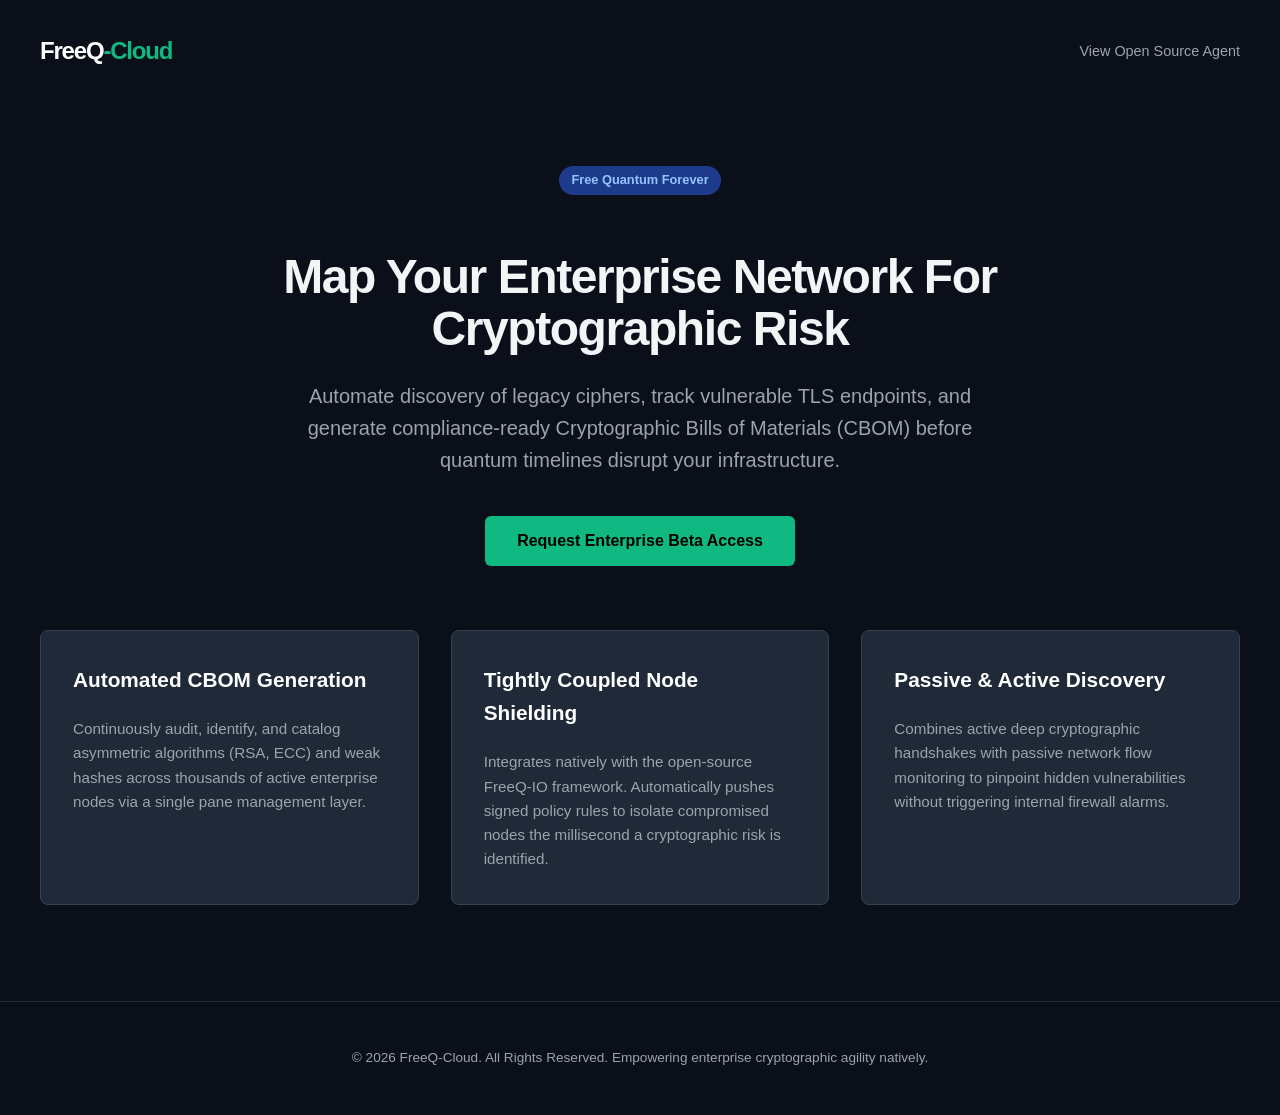
==== docs/index.html @ df752146 "Add initial HTML structure for FreeQ-Cloud landing page This file contains the HTML structure for th" ====
<!DOCTYPE html>
<html lang="en">
<head>
    <meta charset="UTF-8">
    <meta name="viewport" content="width=device-width, initial-scale=1.0">
    <title>FreeQ-Cloud | Enterprise Post-Quantum Cryptographic Discovery & Node Protection</title>
    <meta name="description" content="Identify quantum-vulnerable enterprise network nodes instantly. FreeQ-Cloud automates Cryptographic Bill of Materials (CBOM) generation and provides continuous TLS cipher inventory.">
    <meta name="keywords" content="Post-Quantum Cryptography, CBOM generation, cryptographic risk, TLS scanning, network discovery tool, FreeQ-IO, PQC compliance">
    
    <!-- Clean, semantic structural styles -->
    <style>
        :root { --bg: #0B0F19; --text: #F3F4F6; --accent: #10B981; --muted: #9CA3AF; --card: #1F2937; }
        body { font-family: -apple-system, BlinkMacSystemFont, "Segoe UI", Roboto, sans-serif; background-color: var(--bg); color: var(--text); line-height: 1.6; margin: 0; padding: 0; }
        header { max-width: 1200px; margin: 0 auto; padding: 2rem 1rem; display: flex; justify-content: space-between; align-items: center; }
        .logo { font-size: 1.5rem; font-weight: 800; color: #fff; letter-spacing: -0.05em; }
        .logo span { color: var(--accent); }
        .hero { max-width: 900px; margin: 4rem auto; text-align: center; padding: 0 1rem; }
        h1 { font-size: 3rem; font-weight: 800; line-height: 1.1; letter-spacing: -0.03em; margin-bottom: 1.5rem; }
        .hero p { font-size: 1.25rem; color: var(--muted); max-width: 700px; margin: 0 auto 2.5rem; }
        .cta-btn { background-color: var(--accent); color: #000; padding: 0.75rem 2rem; font-weight: 700; text-decoration: none; border-radius: 6px; font-size: 1rem; transition: transform 0.2s; display: inline-block; }
        .cta-btn:hover { transform: translateY(-2px); }
        .grid { max-width: 1200px; margin: 4rem auto; display: grid; grid-template-columns: repeat(auto-fit, minmax(300px, 1fr)); gap: 2rem; padding: 0 1rem; }
        .card { background-color: var(--card); padding: 2rem; border-radius: 8px; border: 1px solid #374151; }
        .card h3 { margin-top: 0; font-size: 1.3rem; color: #fff; }
        .card p { color: var(--muted); font-size: 0.95rem; margin-bottom: 0; }
        footer { border-top: 1px solid #1F2937; text-align: center; padding: 2rem 1rem; color: var(--muted); font-size: 0.85rem; margin-top: 6rem; }
        .badge { background: #1E3A8A; color: #93C5FD; padding: 0.25rem 0.75rem; border-radius: 9999px; font-size: 0.8rem; font-weight: 600; display: inline-block; margin-bottom: 1rem; }
    </style>
</head>
<body>

    <header>
        <div class="logo">FreeQ<span>-Cloud</span></div>
        <div>
            <a href="https://github.com" style="color: var(--muted); text-decoration: none; font-size: 0.9rem;">View Open Source Agent</a>
        </div>
    </header>

    <main>
        <section class="hero">
            <span class="badge">Free Quantum Forever</span>
            <h1>Map Your Enterprise Network For Cryptographic Risk</h1>
            <p>Automate discovery of legacy ciphers, track vulnerable TLS endpoints, and generate compliance-ready Cryptographic Bills of Materials (CBOM) before quantum timelines disrupt your infrastructure.</p>
            <a href="#demo" class="cta-btn">Request Enterprise Beta Access</a>
        </section>

        <section class="grid">
            <div class="card">
                <h3>Automated CBOM Generation</h3>
                <p>Continuously audit, identify, and catalog asymmetric algorithms (RSA, ECC) and weak hashes across thousands of active enterprise nodes via a single pane management layer.</p>
            </div>
            <div class="card">
                <h3>Tightly Coupled Node Shielding</h3>
                <p>Integrates natively with the open-source FreeQ-IO framework. Automatically pushes signed policy rules to isolate compromised nodes the millisecond a cryptographic risk is identified.</p>
            </div>
            <div class="card">
                <h3>Passive & Active Discovery</h3>
                <p>Combines active deep cryptographic handshakes with passive network flow monitoring to pinpoint hidden vulnerabilities without triggering internal firewall alarms.</p>
            </div>
        </section>
    </main>

    <footer>
        <p>&copy; 2026 FreeQ-Cloud. All Rights Reserved. Empowering enterprise cryptographic agility natively.</p>
    </footer>

</body>
</html>
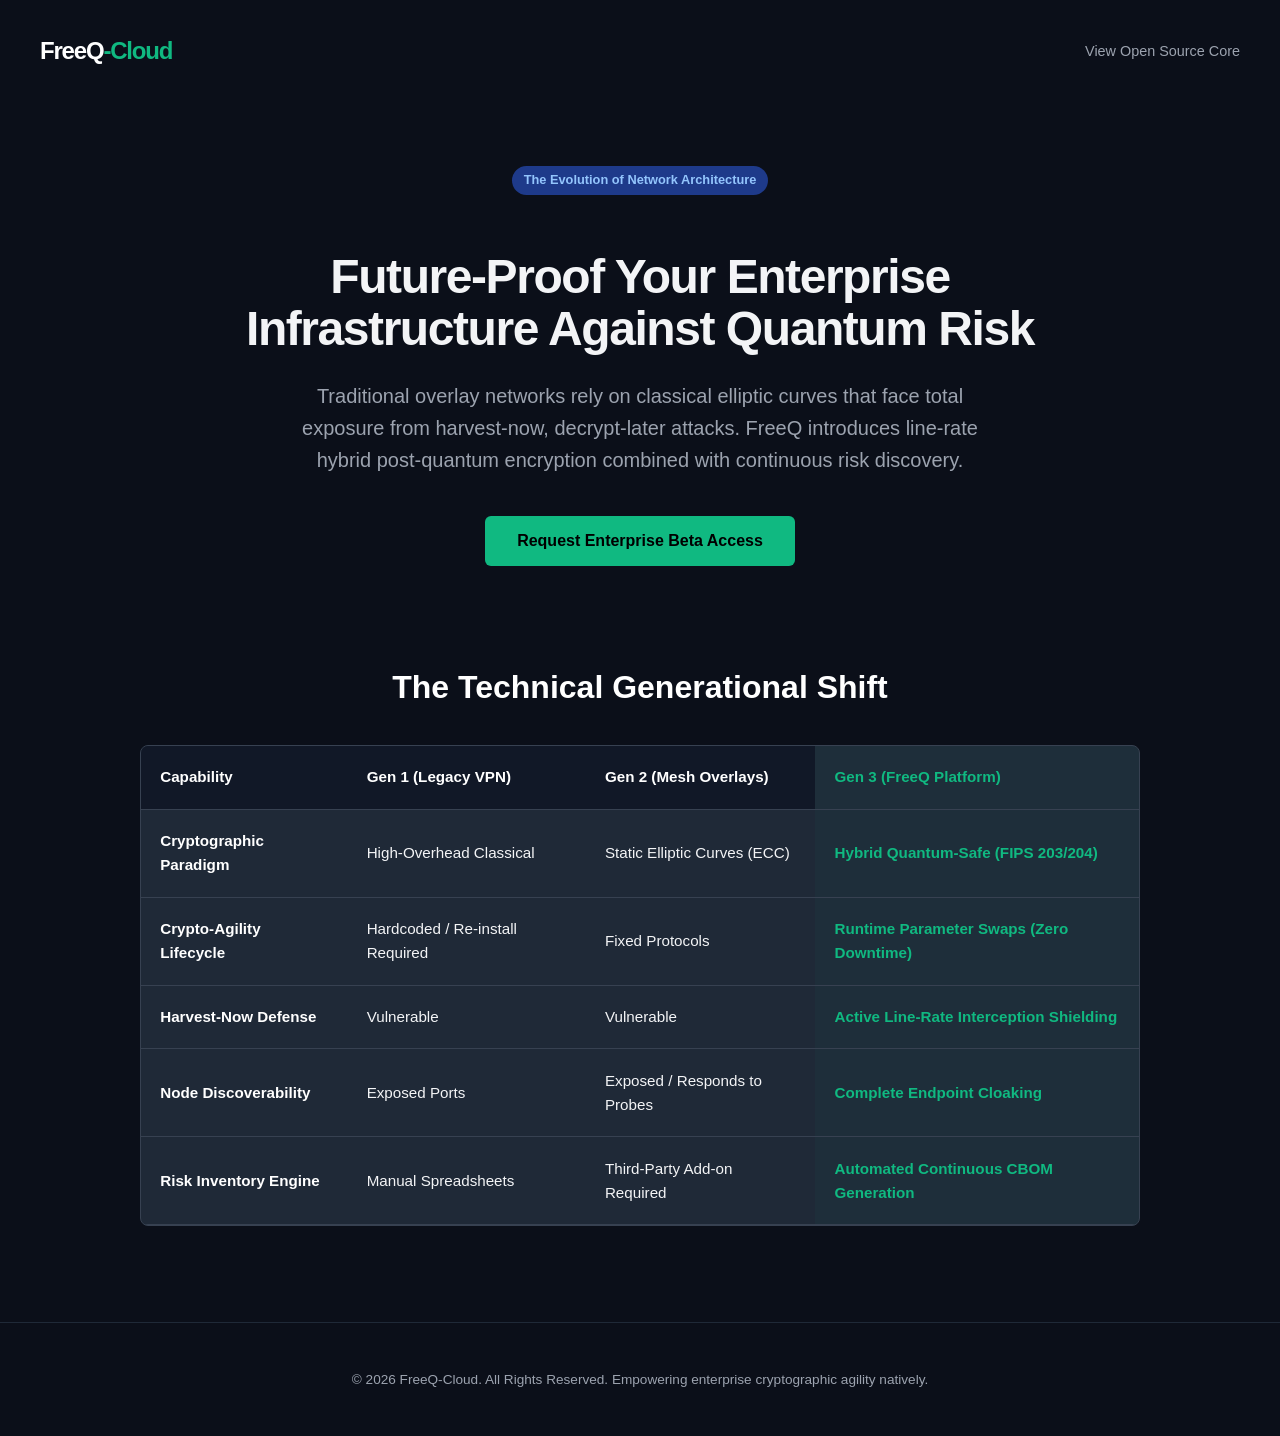
==== commit 1be639fe: "Revise index.html for updated FreeQ-Cloud content Updated the title, description, and keywords for b" ====
--- a/docs/index.html
+++ b/docs/index.html
@@ -3,13 +3,12 @@
 <head>
     <meta charset="UTF-8">
     <meta name="viewport" content="width=device-width, initial-scale=1.0">
-    <title>FreeQ-Cloud | Enterprise Post-Quantum Cryptographic Discovery & Node Protection</title>
-    <meta name="description" content="Identify quantum-vulnerable enterprise network nodes instantly. FreeQ-Cloud automates Cryptographic Bill of Materials (CBOM) generation and provides continuous TLS cipher inventory.">
-    <meta name="keywords" content="Post-Quantum Cryptography, CBOM generation, cryptographic risk, TLS scanning, network discovery tool, FreeQ-IO, PQC compliance">
+    <title>FreeQ-Cloud | Next-Gen Post-Quantum Cryptographic Discovery & Node Protection</title>
+    <meta name="description" content="Map cryptographic risks and transition to quantum-safe architectures. FreeQ-Cloud automates CBOM generation and deploys hybrid FIPS 203/204 node shielding seamlessly.">
+    <meta name="keywords" content="Post-Quantum Cryptography, CBOM generation, cryptographic risk, TLS scanning, network discovery tool, FreeQ-IO, PQC compliance, CNSA 2.0">
     
-    <!-- Clean, semantic structural styles -->
     <style>
-        :root { --bg: #0B0F19; --text: #F3F4F6; --accent: #10B981; --muted: #9CA3AF; --card: #1F2937; }
+        :root { --bg: #0B0F19; --text: #F3F4F6; --accent: #10B981; --muted: #9CA3AF; --card: #1F2937; --border: #374151; }
         body { font-family: -apple-system, BlinkMacSystemFont, "Segoe UI", Roboto, sans-serif; background-color: var(--bg); color: var(--text); line-height: 1.6; margin: 0; padding: 0; }
         header { max-width: 1200px; margin: 0 auto; padding: 2rem 1rem; display: flex; justify-content: space-between; align-items: center; }
         .logo { font-size: 1.5rem; font-weight: 800; color: #fff; letter-spacing: -0.05em; }
@@ -19,10 +18,17 @@
         .hero p { font-size: 1.25rem; color: var(--muted); max-width: 700px; margin: 0 auto 2.5rem; }
         .cta-btn { background-color: var(--accent); color: #000; padding: 0.75rem 2rem; font-weight: 700; text-decoration: none; border-radius: 6px; font-size: 1rem; transition: transform 0.2s; display: inline-block; }
         .cta-btn:hover { transform: translateY(-2px); }
-        .grid { max-width: 1200px; margin: 4rem auto; display: grid; grid-template-columns: repeat(auto-fit, minmax(300px, 1fr)); gap: 2rem; padding: 0 1rem; }
-        .card { background-color: var(--card); padding: 2rem; border-radius: 8px; border: 1px solid #374151; }
-        .card h3 { margin-top: 0; font-size: 1.3rem; color: #fff; }
-        .card p { color: var(--muted); font-size: 0.95rem; margin-bottom: 0; }
+        
+        /* Generational Matrix Styling */
+        .matrix-section { max-width: 1000px; margin: 6rem auto; padding: 0 1rem; }
+        .matrix-section h2 { text-align: center; font-size: 2rem; margin-bottom: 2rem; color: #fff; }
+        .table-container { overflow-x: auto; background: var(--card); border: 1px solid var(--border); border-radius: 8px; }
+        table { width: 100%; border-collapse: collapse; text-align: left; font-size: 0.95rem; }
+        th, td { padding: 1.2rem; border-bottom: 1px solid var(--border); }
+        th { background-color: #111827; color: #fff; font-weight: 600; }
+        td:first-child { font-weight: 600; color: #fff; }
+        .highlight-col { color: var(--accent); font-weight: 700; background-color: rgba(16, 185, 129, 0.04); }
+        
         footer { border-top: 1px solid #1F2937; text-align: center; padding: 2rem 1rem; color: var(--muted); font-size: 0.85rem; margin-top: 6rem; }
         .badge { background: #1E3A8A; color: #93C5FD; padding: 0.25rem 0.75rem; border-radius: 9999px; font-size: 0.8rem; font-weight: 600; display: inline-block; margin-bottom: 1rem; }
     </style>
@@ -32,30 +38,63 @@
     <header>
         <div class="logo">FreeQ<span>-Cloud</span></div>
         <div>
-            <a href="https://github.com" style="color: var(--muted); text-decoration: none; font-size: 0.9rem;">View Open Source Agent</a>
+            <a href="https://github.com" style="color: var(--muted); text-decoration: none; font-size: 0.9rem;">View Open Source Core</a>
         </div>
     </header>
 
     <main>
         <section class="hero">
-            <span class="badge">Free Quantum Forever</span>
-            <h1>Map Your Enterprise Network For Cryptographic Risk</h1>
-            <p>Automate discovery of legacy ciphers, track vulnerable TLS endpoints, and generate compliance-ready Cryptographic Bills of Materials (CBOM) before quantum timelines disrupt your infrastructure.</p>
-            <a href="#demo" class="cta-btn">Request Enterprise Beta Access</a>
+            <span class="badge">The Evolution of Network Architecture</span>
+            <h1>Future-Proof Your Enterprise Infrastructure Against Quantum Risk</h1>
+            <p>Traditional overlay networks rely on classical elliptic curves that face total exposure from harvest-now, decrypt-later attacks. FreeQ introduces line-rate hybrid post-quantum encryption combined with continuous risk discovery.</p>
+            <a href="mailto:security@://getfreeq.com" class="cta-btn">Request Enterprise Beta Access</a>
         </section>
 
-        <section class="grid">
-            <div class="card">
-                <h3>Automated CBOM Generation</h3>
-                <p>Continuously audit, identify, and catalog asymmetric algorithms (RSA, ECC) and weak hashes across thousands of active enterprise nodes via a single pane management layer.</p>
-            </div>
-            <div class="card">
-                <h3>Tightly Coupled Node Shielding</h3>
-                <p>Integrates natively with the open-source FreeQ-IO framework. Automatically pushes signed policy rules to isolate compromised nodes the millisecond a cryptographic risk is identified.</p>
-            </div>
-            <div class="card">
-                <h3>Passive & Active Discovery</h3>
-                <p>Combines active deep cryptographic handshakes with passive network flow monitoring to pinpoint hidden vulnerabilities without triggering internal firewall alarms.</p>
+        <section class="matrix-section">
+            <h2>The Technical Generational Shift</h2>
+            <div class="table-container">
+                <table>
+                    <thead>
+                        <tr>
+                            <th>Capability</th>
+                            <th>Gen 1 (Legacy VPN)</th>
+                            <th>Gen 2 (Mesh Overlays)</th>
+                            <th class="highlight-col">Gen 3 (FreeQ Platform)</th>
+                        </tr>
+                    </thead>
+                    <tbody>
+                        <tr>
+                            <td><strong>Cryptographic Paradigm</strong></td>
+                            <td>High-Overhead Classical</td>
+                            <td>Static Elliptic Curves (ECC)</td>
+                            <td class="highlight-col">Hybrid Quantum-Safe (FIPS 203/204)</td>
+                        </tr>
+                        <tr>
+                            <td><strong>Crypto-Agility Lifecycle</strong></td>
+                            <td>Hardcoded / Re-install Required</td>
+                            <td>Fixed Protocols</td>
+                            <td class="highlight-col">Runtime Parameter Swaps (Zero Downtime)</td>
+                        </tr>
+                        <tr>
+                            <td><strong>Harvest-Now Defense</strong></td>
+                            <td>Vulnerable</td>
+                            <td>Vulnerable</td>
+                            <td class="highlight-col">Active Line-Rate Interception Shielding</td>
+                        </tr>
+                        <tr>
+                            <td><strong>Node Discoverability</strong></td>
+                            <td>Exposed Ports</td>
+                            <td>Exposed / Responds to Probes</td>
+                            <td class="highlight-col">Complete Endpoint Cloaking</td>
+                        </tr>
+                        <tr>
+                            <td><strong>Risk Inventory Engine</strong></td>
+                            <td>Manual Spreadsheets</td>
+                            <td>Third-Party Add-on Required</td>
+                            <td class="highlight-col">Automated Continuous CBOM Generation</td>
+                        </tr>
+                    </tbody>
+                </table>
             </div>
         </section>
     </main>
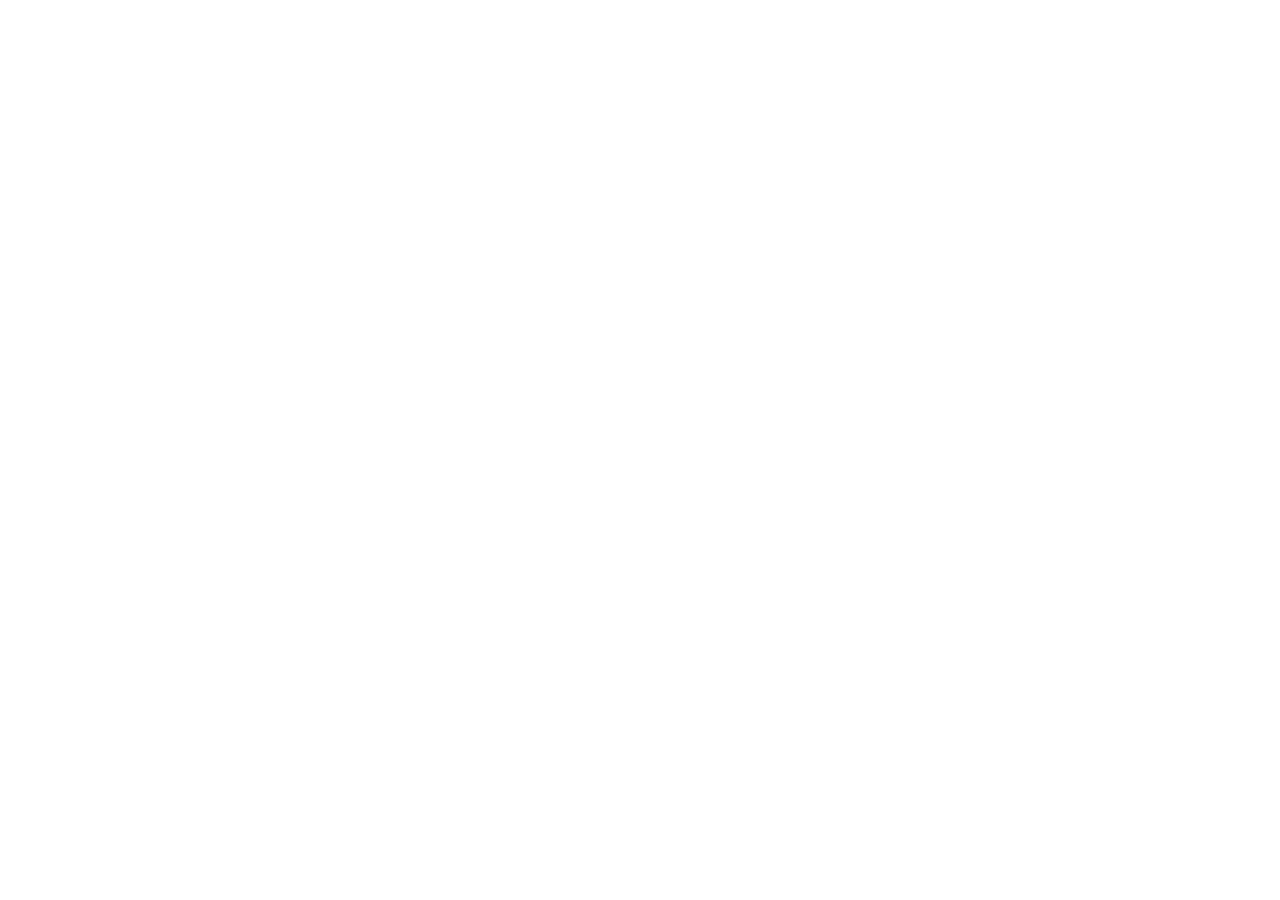
==== commit ea2ac5e1: "Deploy FreeQ launch site" ====
--- a/docs/index.html
+++ b/docs/index.html
@@ -1,107 +1,17 @@
-<!DOCTYPE html>
+<!doctype html>
 <html lang="en">
-<head>
-    <meta charset="UTF-8">
-    <meta name="viewport" content="width=device-width, initial-scale=1.0">
-    <title>FreeQ-Cloud | Next-Gen Post-Quantum Cryptographic Discovery & Node Protection</title>
-    <meta name="description" content="Map cryptographic risks and transition to quantum-safe architectures. FreeQ-Cloud automates CBOM generation and deploys hybrid FIPS 203/204 node shielding seamlessly.">
-    <meta name="keywords" content="Post-Quantum Cryptography, CBOM generation, cryptographic risk, TLS scanning, network discovery tool, FreeQ-IO, PQC compliance, CNSA 2.0">
-    
-    <style>
-        :root { --bg: #0B0F19; --text: #F3F4F6; --accent: #10B981; --muted: #9CA3AF; --card: #1F2937; --border: #374151; }
-        body { font-family: -apple-system, BlinkMacSystemFont, "Segoe UI", Roboto, sans-serif; background-color: var(--bg); color: var(--text); line-height: 1.6; margin: 0; padding: 0; }
-        header { max-width: 1200px; margin: 0 auto; padding: 2rem 1rem; display: flex; justify-content: space-between; align-items: center; }
-        .logo { font-size: 1.5rem; font-weight: 800; color: #fff; letter-spacing: -0.05em; }
-        .logo span { color: var(--accent); }
-        .hero { max-width: 900px; margin: 4rem auto; text-align: center; padding: 0 1rem; }
-        h1 { font-size: 3rem; font-weight: 800; line-height: 1.1; letter-spacing: -0.03em; margin-bottom: 1.5rem; }
-        .hero p { font-size: 1.25rem; color: var(--muted); max-width: 700px; margin: 0 auto 2.5rem; }
-        .cta-btn { background-color: var(--accent); color: #000; padding: 0.75rem 2rem; font-weight: 700; text-decoration: none; border-radius: 6px; font-size: 1rem; transition: transform 0.2s; display: inline-block; }
-        .cta-btn:hover { transform: translateY(-2px); }
-        
-        /* Generational Matrix Styling */
-        .matrix-section { max-width: 1000px; margin: 6rem auto; padding: 0 1rem; }
-        .matrix-section h2 { text-align: center; font-size: 2rem; margin-bottom: 2rem; color: #fff; }
-        .table-container { overflow-x: auto; background: var(--card); border: 1px solid var(--border); border-radius: 8px; }
-        table { width: 100%; border-collapse: collapse; text-align: left; font-size: 0.95rem; }
-        th, td { padding: 1.2rem; border-bottom: 1px solid var(--border); }
-        th { background-color: #111827; color: #fff; font-weight: 600; }
-        td:first-child { font-weight: 600; color: #fff; }
-        .highlight-col { color: var(--accent); font-weight: 700; background-color: rgba(16, 185, 129, 0.04); }
-        
-        footer { border-top: 1px solid #1F2937; text-align: center; padding: 2rem 1rem; color: var(--muted); font-size: 0.85rem; margin-top: 6rem; }
-        .badge { background: #1E3A8A; color: #93C5FD; padding: 0.25rem 0.75rem; border-radius: 9999px; font-size: 0.8rem; font-weight: 600; display: inline-block; margin-bottom: 1rem; }
-    </style>
-</head>
-<body>
-
-    <header>
-        <div class="logo">FreeQ<span>-Cloud</span></div>
-        <div>
-            <a href="https://github.com" style="color: var(--muted); text-decoration: none; font-size: 0.9rem;">View Open Source Core</a>
-        </div>
-    </header>
-
-    <main>
-        <section class="hero">
-            <span class="badge">The Evolution of Network Architecture</span>
-            <h1>Future-Proof Your Enterprise Infrastructure Against Quantum Risk</h1>
-            <p>Traditional overlay networks rely on classical elliptic curves that face total exposure from harvest-now, decrypt-later attacks. FreeQ introduces line-rate hybrid post-quantum encryption combined with continuous risk discovery.</p>
-            <a href="mailto:security@://getfreeq.com" class="cta-btn">Request Enterprise Beta Access</a>
-        </section>
-
-        <section class="matrix-section">
-            <h2>The Technical Generational Shift</h2>
-            <div class="table-container">
-                <table>
-                    <thead>
-                        <tr>
-                            <th>Capability</th>
-                            <th>Gen 1 (Legacy VPN)</th>
-                            <th>Gen 2 (Mesh Overlays)</th>
-                            <th class="highlight-col">Gen 3 (FreeQ Platform)</th>
-                        </tr>
-                    </thead>
-                    <tbody>
-                        <tr>
-                            <td><strong>Cryptographic Paradigm</strong></td>
-                            <td>High-Overhead Classical</td>
-                            <td>Static Elliptic Curves (ECC)</td>
-                            <td class="highlight-col">Hybrid Quantum-Safe (FIPS 203/204)</td>
-                        </tr>
-                        <tr>
-                            <td><strong>Crypto-Agility Lifecycle</strong></td>
-                            <td>Hardcoded / Re-install Required</td>
-                            <td>Fixed Protocols</td>
-                            <td class="highlight-col">Runtime Parameter Swaps (Zero Downtime)</td>
-                        </tr>
-                        <tr>
-                            <td><strong>Harvest-Now Defense</strong></td>
-                            <td>Vulnerable</td>
-                            <td>Vulnerable</td>
-                            <td class="highlight-col">Active Line-Rate Interception Shielding</td>
-                        </tr>
-                        <tr>
-                            <td><strong>Node Discoverability</strong></td>
-                            <td>Exposed Ports</td>
-                            <td>Exposed / Responds to Probes</td>
-                            <td class="highlight-col">Complete Endpoint Cloaking</td>
-                        </tr>
-                        <tr>
-                            <td><strong>Risk Inventory Engine</strong></td>
-                            <td>Manual Spreadsheets</td>
-                            <td>Third-Party Add-on Required</td>
-                            <td class="highlight-col">Automated Continuous CBOM Generation</td>
-                        </tr>
-                    </tbody>
-                </table>
-            </div>
-        </section>
-    </main>
-
-    <footer>
-        <p>&copy; 2026 FreeQ-Cloud. All Rights Reserved. Empowering enterprise cryptographic agility natively.</p>
-    </footer>
-
-</body>
+  <head>
+    <meta charset="UTF-8" />
+    <meta name="viewport" content="width=device-width, initial-scale=1.0" />
+    <meta
+      name="description"
+      content="FreeQ helps teams turn approved network scope into CBOM-style cryptographic evidence, PQC readiness insight, and controlled remediation workflow."
+    />
+    <title>FreeQ | CBOM Discovery and PQC Readiness</title>
+    <script type="module" crossorigin src="/assets/index-DmLsYzhZ.js"></script>
+    <link rel="stylesheet" crossorigin href="/assets/index-BbB4FHI-.css">
+  </head>
+  <body>
+    <div id="root"></div>
+  </body>
 </html>
